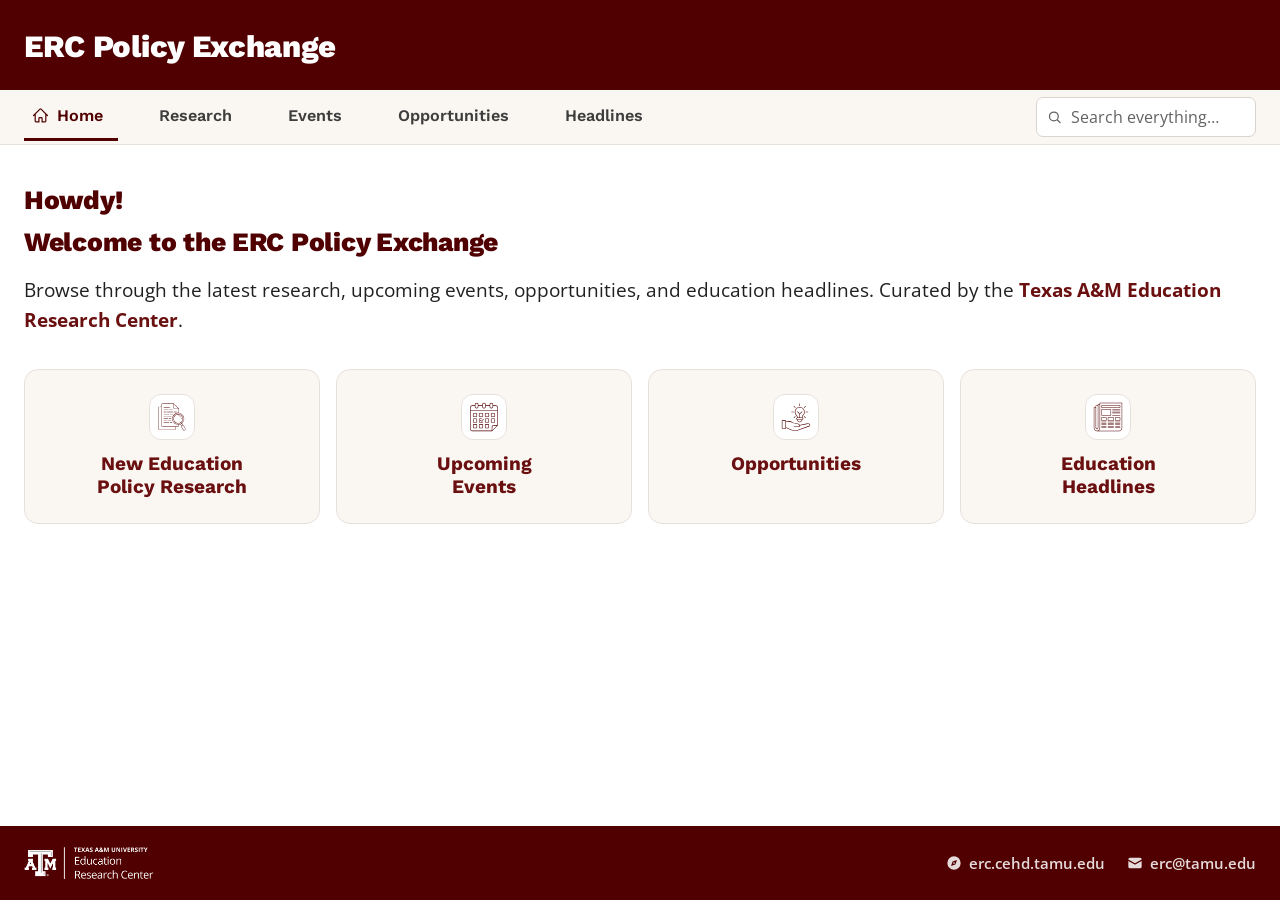
==== index.html @ 36272dc0 "Landing headline: 'Howdy!' on its own line, then the welcome Co-Authored-By: Claude Fable 5 <noreply" ====
<!DOCTYPE html>
<html lang="en">
<head>
  <meta charset="UTF-8" />
  <meta name="viewport" content="width=device-width, initial-scale=1.0" />
  <title>ERC Policy Exchange</title>
  <meta
    name="description"
    content="Education Research Center — Policy Exchange: a filterable, spreadsheet-driven feed of education opportunities, new policy research, headlines, and upcoming events."
  />
  <link rel="preconnect" href="https://fonts.googleapis.com" />
  <link rel="preconnect" href="https://fonts.gstatic.com" crossorigin />
  <link
    href="https://fonts.googleapis.com/css2?family=Open+Sans:wght@400;600;700&family=Work+Sans:wght@600;700;800&display=swap"
    rel="stylesheet"
  />
  <!-- ?v= busts stale browser/Pages caches — bump when shipping big changes. -->
  <link rel="stylesheet" href="css/styles.css?v=39" />
</head>
<body>
  <a class="skip-link" href="#main">Skip to content</a>

  <!-- Masthead: just the title (doubles as a Home link). The logo + contact
       links live in the footer now. -->
  <header class="site-header">
    <div class="site-header__inner">
      <h1 class="site-header__title">
        <a href="?" aria-label="ERC Policy Exchange — home">ERC Policy Exchange</a>
      </h1>
    </div>
  </header>

  <!-- Top strip: on the landing it holds just the global search; inside a
       section it also carries Home + the section links (built by app.js). -->
  <nav class="topnav" aria-label="Sections">
    <div class="topnav__in">
      <button type="button" class="topnav__menu-btn" id="menu-btn" aria-expanded="false" aria-controls="topnav">
        <svg viewBox="0 0 24 24" fill="none" stroke="currentColor" stroke-width="2" stroke-linecap="round" aria-hidden="true"><path d="M4 6h16M4 12h16M4 18h16"/></svg>
        Menu
      </button>
      <div id="topnav" class="topnav__links"></div>
      <div class="topnav__search">
        <svg viewBox="0 0 24 24" fill="none" stroke="currentColor" stroke-width="2" stroke-linecap="round" stroke-linejoin="round" aria-hidden="true"><circle cx="11" cy="11" r="7"/><path d="m21 21-4.3-4.3"/></svg>
        <input
          type="search"
          id="global-search"
          placeholder="Search everything…"
          aria-label="Search all sections"
          autocomplete="off"
        />
      </div>
    </div>
  </nav>

  <main id="main">
    <!-- Landing page (home view): intro + section cards. -->
    <section class="landing" id="landing" aria-label="Welcome" hidden>
      <div class="intro">
        <h2 class="intro__title">Howdy!<br />Welcome to the ERC Policy Exchange</h2>
        <p class="intro__text">
          Browse through the latest research, upcoming events, opportunities,
          and education headlines. Curated by the
          <a href="https://erc.cehd.tamu.edu/" target="_blank" rel="noopener"><strong>Texas A&amp;M Education Research Center</strong></a>.
        </p>
      </div>
      <div class="cards cards--4" id="landing-cards"></div>
    </section>

    <!-- Section view: title + blurb, filter toolbar, feed, then the count. -->
    <div class="results" id="section" hidden>
      <div class="section-head" id="section-head" hidden></div>
      <div class="opp-toolbar" id="opp-toolbar" hidden></div>
      <div class="news-list" id="news-list"></div>
      <div class="results__meta">
        <p class="results__count" id="news-count" aria-live="polite" role="status"></p>
        <p class="results__updated" id="news-updated"></p>
      </div>
    </div>
  </main>

  <!-- Footer: the contact home (logo + website + email) on every screen size;
       the mobile masthead stays clean because these live here. -->
  <footer class="site-footer">
    <div class="site-footer__inner">
      <img
        class="site-footer__logo"
        src="assets/ERC_Horizontal_WhiteText_narrow.png"
        alt="Education Research Center, Texas A&amp;M University"
      />
      <div class="site-footer__links">
        <a class="site-footer__link" href="https://erc.cehd.tamu.edu/" target="_blank" rel="noopener">
          <svg class="site-footer__icon" viewBox="0 0 24 24" fill="currentColor" aria-hidden="true" focusable="false">
            <path d="M12 2a10 10 0 1 0 0 20 10 10 0 0 0 0-20zm4.5 5.5-2.4 6.6-6.6 2.4 2.4-6.6 6.6-2.4zM12 10.7a1.3 1.3 0 1 0 0 2.6 1.3 1.3 0 0 0 0-2.6z" />
          </svg>
          <span>erc.cehd.tamu.edu</span>
        </a>
        <a class="site-footer__link" href="mailto:erc@tamu.edu">
          <svg class="site-footer__icon" viewBox="0 0 24 24" fill="currentColor" aria-hidden="true" focusable="false">
            <path d="M2 6.5A2.5 2.5 0 0 1 4.5 4h15A2.5 2.5 0 0 1 22 6.5v.3l-10 5.7L2 6.8v-.3z" />
            <path d="M22 8.9V17.5A2.5 2.5 0 0 1 19.5 20h-15A2.5 2.5 0 0 1 2 17.5V8.9l9.5 5.4a1 1 0 0 0 1 0L22 8.9z" />
          </svg>
          <span>erc@tamu.edu</span>
        </a>
      </div>
    </div>
  </footer>

  <script src="js/csv.js?v=2"></script>
  <script src="js/app.js?v=41"></script>
</body>
</html>
---- css/styles.css ----
/* ============================================================
 * styles.css — ERC Policy Exchange
 * ============================================================
 * Texas A&M house style: maroon #500000 / #732f2f, Work Sans +
 * Open Sans, warm panels #faf7f3, cards radius 14px, expandable
 * detail with a maroon left border.
 * ============================================================ */

:root {
  --maroon: #500000;
  --maroon-soft: #732f2f;
  --maroon-700: #6b1010;
  --maroon-tint: #f2e8e8;

  /* Text greys = the A&M grayscale (Kate 2026-07-15): Gray 900 / 800 / 600 —
     darker than the old #333/#626262/#8a8a8a so nothing reads washed out. */
  --ink: #202020;
  --body: #202020;
  --muted: #3e3e3e;
  --faint: #626262;

  /* Category pill palette (Kate's, from her Adobe set): ink = text/icon,
     line = the pill's hairline border (a mid-tone of the same hue). */
  --cat0-ink: #1b3a5c; --cat0-line: #8fb3d4; /* navy   */
  --cat1-ink: #8f6e14; --cat1-line: #cbb35c; /* gold   */
  --cat2-ink: #275d5d; --cat2-line: #6fb5a2; /* teal   */
  --cat3-ink: #46426e; --cat3-line: #a9a5c9; /* purple */
  --cat4-ink: #b5511f; --cat4-line: #e0a173; /* orange */

  --line: #d9d4d0;
  --line-soft: #e7e1dc;
  --bg: #ffffff;
  --warm: #f4f0ec;
  --panel: #faf7f3;
  --card: #ffffff;

  --radius: 14px;
  --shadow: 0 1px 2px rgba(0, 0, 0, 0.04), 0 6px 18px rgba(80, 0, 0, 0.05);
  --shadow-hover: 0 2px 6px rgba(0, 0, 0, 0.06), 0 10px 28px rgba(80, 0, 0, 0.09);

  --head: "Work Sans", "Segoe UI", Roboto, Helvetica, Arial, sans-serif;
  --sans: "Open Sans", -apple-system, BlinkMacSystemFont, "Segoe UI", Roboto,
    Helvetica, Arial, sans-serif;

  --maxw: 1320px;
}

/* ---------- Base ---------- */
* {
  box-sizing: border-box;
}
/* One rule makes the hidden attribute reliable everywhere, even where a
   display value is set elsewhere. */
[hidden] {
  display: none !important;
}
html {
  scroll-behavior: smooth;
}
/* Root type scale: 110.3% of the 16px default puts the pill text (0.68rem)
   at 12px exactly; every rem-based font scales with it (Kate, 2026-07-15). */
html {
  font-size: 110.3%;
}
body {
  margin: 0;
  font-family: var(--sans);
  color: var(--body);
  background: var(--bg);
  line-height: 1.6;
  font-size: 1rem;
  -webkit-font-smoothing: antialiased;
  display: flex;
  flex-direction: column;
  min-height: 100vh;
}
h1, h2, h3 {
  font-family: var(--head);
}
a {
  color: var(--maroon-700);
  text-decoration: none;
}
a:hover {
  text-decoration: underline;
}
:focus-visible {
  outline: 3px solid var(--maroon);
  outline-offset: 2px;
  border-radius: 4px;
}
.skip-link {
  position: absolute;
  left: -999px;
  top: 0;
  background: var(--maroon);
  color: #fff;
  padding: 10px 16px;
  z-index: 100;
  border-radius: 0 0 6px 0;
}
.skip-link:focus {
  left: 0;
}
.sr-only {
  position: absolute;
  width: 1px;
  height: 1px;
  padding: 0;
  margin: -1px;
  overflow: hidden;
  clip: rect(0, 0, 0, 0);
  white-space: nowrap;
  border: 0;
}

/* ---------- Header ---------- */
.site-header {
  background: var(--maroon);
  color: #fff;
}
.site-header__inner {
  max-width: var(--maxw);
  margin: 0 auto;
  padding: 22px 24px 18px;
}
.site-header__title {
  font-size: 31px;
  font-weight: 800;
  margin: 0;
  letter-spacing: -0.01em;
}
.site-header__title a {
  color: #fff;
  text-decoration: none;
}
.site-header__title a:hover {
  text-decoration: none;
  opacity: 0.9;
}

/* ---------- Top strip ----------
   Light grey (not the dusty maroon) — dark links, maroon active underline. */
.topnav {
  background: var(--panel);
  border-bottom: 1px solid var(--line-soft);
}
.topnav__in {
  max-width: var(--maxw);
  margin: 0 auto;
  padding: 0 24px;
  display: flex;
  align-items: center;
  gap: 3px;
  flex-wrap: wrap;
}
.topnav__links {
  display: flex;
  align-items: center;
  gap: 26px; /* roomier — the links breathe across the strip */
  flex-wrap: wrap;
}
.topnav__search {
  margin-left: auto;
  position: relative;
  padding: 7px 0;
}
.topnav__search svg {
  position: absolute;
  left: 11px;
  top: 50%;
  transform: translateY(-50%);
  width: 15px;
  height: 15px;
  color: var(--faint);
  pointer-events: none;
}
.topnav__search input {
  font-family: var(--sans);
  font-size: 0.88rem;
  padding: 8px 12px 8px 34px;
  border: 1px solid var(--line);
  border-radius: 7px;
  width: 220px;
  background: #fff;
  color: var(--ink);
  transition: border-color 0.15s ease, width 0.15s ease;
}
.topnav__search input::placeholder {
  color: var(--faint);
}
.topnav__search input:focus {
  outline: none;
  border-color: var(--maroon);
  box-shadow: 0 0 0 3px rgba(80, 0, 0, 0.1);
  width: 260px;
}
.topnav__link {
  appearance: none;
  border: 0;
  background: transparent;
  cursor: pointer;
  font-family: var(--head);
  font-weight: 600;
  font-size: 0.92rem;
  color: var(--muted);
  padding: 13px 15px;
  display: inline-flex;
  align-items: center;
  gap: 8px;
  border-bottom: 3px solid transparent;
}
.topnav__link:hover {
  color: var(--maroon);
  background: rgba(80, 0, 0, 0.05);
}
.topnav__link.is-active {
  color: var(--maroon);
  border-bottom-color: var(--maroon);
}
/* Mobile-only hamburger — invisible at desktop widths. */
.topnav__menu-btn {
  display: none;
}
.topnav__home {
  padding-left: 8px;
}
.topnav__icon {
  display: inline-flex;
}
.topnav__icon svg {
  width: 17px;
  height: 17px;
}

/* ---------- Landing page ---------- */
.intro {
  margin: 4px 0 34px;
}
/* Same size as the section titles (.section-head__title) so Home and the
   tabs share one heading scale. */
.intro__title {
  font-family: var(--head);
  font-size: 1.5rem;
  font-weight: 800;
  color: var(--maroon);
  margin: 0 0 12px;
  letter-spacing: -0.01em;
}
.intro__text {
  font-size: 1.05rem;
  color: var(--body);
  margin: 0;
}
.cards {
  display: grid;
  gap: 16px;
}
.cards--4 {
  grid-template-columns: repeat(4, 1fr);
}
/* Style H (Kate's pick): flat warm card, round white icon chip. */
.lcard {
  appearance: none;
  cursor: pointer;
  font-family: inherit;
  border: 1px solid var(--line-soft);
  border-radius: 14px;
  background: var(--panel);
  padding: 24px 16px;
  display: flex;
  flex-direction: column;
  align-items: center;
  text-align: center;
  gap: 12px;
  transition: background 0.15s ease, border-color 0.15s ease;
}
.lcard:hover {
  background: var(--card);
  border-color: var(--maroon);
}
.lcard__icon {
  width: 46px;
  height: 46px;
  border-radius: 12px;
  background: var(--card);
  border: 1px solid var(--line-soft);
  color: var(--maroon);
  display: flex;
  align-items: center;
  justify-content: center;
}
/* The glyph = one of Kate's SVGs masked over the maroon, same trick as the
   pill icons. */
.lcard__glyph {
  display: block;
  width: 30px;
  height: 30px;
}
.lcard__title {
  font-family: var(--head);
  font-size: 1.08rem;
  font-weight: 700;
  color: var(--maroon-700);
  line-height: 1.25;
}
@media (max-width: 900px) {
  .cards--4 {
    grid-template-columns: repeat(2, 1fr);
  }
}
@media (max-width: 520px) {
  .cards--4 {
    grid-template-columns: 1fr;
  }
}

/* ---------- Layout ---------- */
main {
  flex: 1 0 auto; /* short pages still push the footer to the viewport bottom */
  /* width:100% is load-bearing: body is a flex column (for the sticky
     footer), so without it `margin:0 auto` reads as a flex auto-margin and
     `main` shrink-wraps to each tab's content — making the table width jump
     between tabs. Forcing full width keeps every tab's frame identical. */
  width: 100%;
  max-width: var(--maxw);
  margin: 0 auto;
  padding: 30px 24px 80px;
}
.rail__group + .rail__group {
  margin-top: 20px;
}
.rail__label {
  display: block;
  font-size: 0.72rem;
  text-transform: uppercase;
  letter-spacing: 0.11em;
  font-weight: 700;
  color: var(--muted);
  margin: 0 0 10px;
}
.rail__reset {
  margin-top: 20px;
  appearance: none;
  border: 1px solid var(--line);
  background: #fff;
  font-family: inherit;
  font-size: 0.82rem;
  color: var(--muted);
  padding: 8px 12px;
  border-radius: 8px;
  cursor: pointer;
  width: 100%;
}
.rail__reset:hover {
  border-color: var(--maroon);
  color: var(--maroon);
}

/* ---------- Results meta ---------- */
.results__meta {
  display: flex;
  align-items: baseline;
  justify-content: space-between;
  gap: 12px;
  margin: 14px 0 0; /* sits below the table */
  flex-wrap: wrap;
}
.results__count {
  font-size: 0.88rem;
  color: var(--muted);
}
.results__count strong {
  color: var(--ink);
}
.results__updated {
  font-size: 0.8rem;
  color: var(--faint);
  margin: 0;
}
.news-tab__icon {
  display: inline-flex;
  align-items: center;
  flex-shrink: 0;
}
.news-tab__icon svg {
  width: 18px;
  height: 18px;
}
/* ---------- Card-tab button toolbar (category views + sort) ----------
   Sticky: the filters stay pinned while the list scrolls, and the table
   header (.feed__head) docks directly beneath them (offset measured into
   --toolbar-h by app.js, since the toolbar can wrap to two rows). */
.opp-toolbar {
  position: sticky;
  top: 0;
  z-index: 3;
  background: var(--bg);
  /* One line on every tab: SHOW pinned left, SORT justified to the table's
     right edge. */
  display: flex;
  flex-wrap: wrap;
  justify-content: space-between;
  align-items: center;
  gap: 10px 26px;
  margin: 0;
  padding: 10px 0 14px;
}
.tgroup {
  display: flex;
  flex-wrap: wrap;
  align-items: center;
  gap: 8px;
}
/* The SHOW/SORT labels sit inline, just ahead of their options. */
.tgroup__label {
  font-family: var(--head);
  font-size: 0.68rem;
  font-weight: 700;
  text-transform: uppercase;
  letter-spacing: 0.08em;
  color: var(--faint);
  margin-right: 2px;
}
.tbtn {
  appearance: none;
  font-family: inherit;
  font-size: 0.85rem;
  font-weight: 600;
  color: var(--muted);
  background: #fff;
  border: 1px solid var(--line);
  border-radius: 999px; /* pill */
  padding: 5px 16px;
  cursor: pointer;
  white-space: nowrap;
}
.tbtn:hover {
  border-color: var(--maroon);
  color: var(--maroon);
}
/* Selected view = soft light-grey pill (not maroon), dark text. */
.tbtn.is-active {
  background: #e8e7e6;
  border-color: #d8d6d4;
  color: var(--ink);
}
/* Sort options: plain text actions (no box), active one emphasised. */
.tsort {
  appearance: none;
  border: 0;
  background: none;
  font-family: inherit;
  font-size: 0.85rem;
  font-weight: 600;
  color: var(--muted);
  padding: 4px 2px;
  cursor: pointer;
}
.tsort:hover {
  color: var(--maroon);
  text-decoration: underline;
}
.tsort.is-active {
  color: var(--maroon);
  font-weight: 700;
}
.tsort-sep {
  color: var(--faint);
  margin: 0 5px;
}
/* Section head: the tab's full title + a one-line description, above the
   Quick Search toolbar. */
.section-head {
  margin: 6px 0 16px;
}
.section-head__title {
  font-family: var(--head);
  font-size: 1.5rem;
  font-weight: 800;
  color: var(--maroon);
  margin: 0 0 4px;
}
.section-head__desc {
  color: var(--muted);
  font-size: 0.95rem;
  margin: 0;
}

/* Quiet "Clear" text action beside the Quick Search pills — dimmed until a
   category filter is actually on. */
.tclear {
  appearance: none;
  border: 0;
  background: none;
  font-family: inherit;
  font-size: 0.8rem;
  font-weight: 600;
  color: var(--faint);
  padding: 4px 2px;
  margin-left: 6px;
  cursor: pointer;
}
.tclear:hover {
  color: var(--maroon);
  text-decoration: underline;
}
.tclear:disabled {
  opacity: 0.35;
  cursor: default;
  text-decoration: none;
  pointer-events: none;
}
/* col-title takes the remaining space. */
.feed-table thead th {
  background: var(--maroon);
  color: #fff;
  font-family: var(--head);
  font-size: 0.72rem;
  text-transform: uppercase;
  letter-spacing: 0.06em;
  text-align: left;
  padding: 12px 16px;
  white-space: nowrap;
}
/* "Abstract" label above an expanded research summary. */
.feed-detail__label {
  margin: 0 0 6px;
  font-family: var(--head);
  font-size: 0.72rem;
  font-weight: 700;
  text-transform: uppercase;
  letter-spacing: 0.08em;
  color: var(--muted);
}
.feed-detail__blurb {
  margin: 0 0 14px;
  font-size: 0.92rem;
  color: var(--body);
}
.feed-link {
  display: inline-flex;
  align-items: center;
  gap: 6px;
  border: 1px solid var(--maroon);
  color: var(--maroon);
  font-weight: 600;
  font-size: 0.84rem;
  padding: 7px 13px;
  border-radius: 8px;
}
.feed-link:hover {
  background: var(--maroon);
  color: #fff;
  text-decoration: none;
}
/* Title links straight to the source (primary action). */
.feed-title-link {
  color: var(--maroon-700);
  font-weight: 600;
  text-decoration: none;
}
.feed-title-link:hover {
  text-decoration: underline;
}
/* Caret button = expand/collapse the summary. */
.feed-expand {
  appearance: none;
  border: 0;
  background: transparent;
  cursor: pointer;
  padding: 4px;
  border-radius: 6px;
  display: inline-flex;
  color: var(--maroon);
}
.feed-expand:hover {
  background: rgba(80, 0, 0, 0.07);
}
.chevron {
  flex-shrink: 0;
  width: 20px;
  height: 20px;
  color: var(--maroon);
  transition: transform 0.2s ease;
}
[aria-expanded="true"] .chevron {
  transform: rotate(180deg);
}

/* ---------- Feed (framed two-row table — Opportunities) ----------
   Each item is a 2×2 grid: title / deadline on the top row, source / pill on
   the bottom row. Left column flexes; right column is fixed so the deadline and
   pill line up into a column down the page. */
.feed--opp {
  border: 1px solid var(--line);
  border-radius: 8px;
  background: var(--card);
  box-shadow: var(--shadow);
  overflow: hidden; /* clips rows to the rounded frame (no sticky header now) */
}
/* Header bar — only the global-search view still uses one, in the light
   variant below. Section feeds dropped it (title + pills carry the context). */
.feed__head {
  display: flex;
  justify-content: space-between;
  font-family: var(--head);
  font-size: 0.7rem;
  font-weight: 700;
  text-transform: uppercase;
  letter-spacing: 0.07em;
  padding: 11px 18px;
}
.feed__head--light {
  background: var(--panel);
  color: var(--faint);
  border-bottom: 1px solid var(--line);
}
.feed__head-r {
  text-align: right;
}
.feed__list {
  list-style: none;
  margin: 0;
  padding: 0;
}
.feed-item + .feed-item {
  border-top: 1px solid var(--line-soft);
}
.feed-item__row {
  display: flex;
  align-items: flex-start;
  gap: 18px;
  padding: 14px 18px;
  cursor: pointer;
}
.feed-item:not([data-expanded="true"]):hover {
  background: var(--panel); /* same warm tan a clicked-open row gets */
}
/* Open items: the clicked ROW holds the warm tan (with a hairline under it);
   the abstract/details below stay clean white. */
.feed-item[data-expanded="true"] > .feed-item__row {
  background: var(--panel);
  border-bottom: 1px solid var(--line-soft);
}
/* Left column: title over a quiet metadata line (category · source). */
.feed-item__body {
  flex: 1 1 auto;
  min-width: 0;
}
.feed-item__title {
  margin-bottom: 5px;
}
.feed-item__meta {
  font-size: 0.86rem;
}
/* Category pill rides on its own line BELOW the meta line (.tag supplies the
   pill look; this just sets the spacing). */
/* Pill = an eyebrow above the title (D3): its own quiet line, so categories
   form a clean left-aligned scan column down the feed. */
.feed-item__cat {
  margin-bottom: 6px;
}
/* Small icon inside the pill (feed rows only). The SVG file (mask-image, set
   inline from app.js so the URL resolves against the page, not this file) is
   used as a mask over currentColor, so any icon dropped in assets/icons/
   renders in the pill's own colour. */
.tag__icon {
  display: inline-block;
  width: 14px;
  height: 14px;
  vertical-align: -3px;
  margin-right: 5px;
}
/* Both masked-icon spans paint their SVG (set inline as mask-image) with
   currentColor — one shared mechanism. */
.tag__icon,
.lcard__glyph {
  background-color: currentColor;
  -webkit-mask-repeat: no-repeat;
  -webkit-mask-position: center;
  -webkit-mask-size: contain;
  mask-repeat: no-repeat;
  mask-position: center;
  mask-size: contain;
}
/* Search results still tag rows inline with coloured text; typography matches
   .feed-source so the meta line reads as one piece. */
.feed-cat {
  font-size: 0.88rem;
  font-weight: 600;
}
.feed-meta-sep {
  color: var(--faint);
  margin: 0 8px;
}
/* Research line 2: the authors — the scan-key, so darker than the meta line. */
.feed-item__authors {
  color: var(--body);
  font-size: 0.88rem;
  margin-bottom: 4px;
}
/* Long author lists un-truncate in place: collapsed shows "…et al.", expanded
   swaps in the full list on the same line — no jumping. */
.feed-item__authors .authors-full {
  display: none;
}
.feed-item[data-expanded="true"] .authors-short {
  display: none;
}
.feed-item[data-expanded="true"] .authors-full {
  display: inline;
}
/* Research line 3: posted date, quiet at the end of the meta line. */
.feed-meta-date {
  color: var(--faint);
  font-size: 0.85rem;
  font-variant-numeric: tabular-nums;
}
/* Right column: deadline beside the caret, top-aligned with the title. */
/* Right column: FIXED width so the title/date boundary is identical on every
   tab (Kate's hard rule — columns must never jump between tabs). Content is
   right-aligned; --due-drop pushes it down past the eyebrow pill so the date
   lines up with the TITLE, not the pill. */
.feed-cell--due {
  flex: 0 0 var(--due-col, 152px);
  display: flex;
  align-items: center;
  justify-content: flex-end;
  gap: 8px;
  white-space: nowrap;
  margin-top: var(--due-drop, 36px);
}
/* Title links straight to the source (primary action). */
.feed-item .feed-title-link {
  font-family: var(--head);
  font-weight: 700;
  font-size: 1rem;
  line-height: 1.35;
  color: var(--maroon-700);
  text-decoration: none;
}
.feed-item .feed-title-link:hover {
  text-decoration: underline;
}
.feed-source {
  color: var(--muted);
  font-size: 0.88rem;
  font-weight: 600;
}
/* Medium type (icon + "Article"/"Radio"/…) riding after the source name. */
.feed-medium-type {
  color: var(--faint);
  font-size: 0.85rem;
}
.feed-medium {
  display: inline-flex;
  vertical-align: -3px;
  margin-right: 5px;
}
.feed-medium svg {
  width: 15px;
  height: 15px;
}
.feed-deadline {
  color: var(--muted);
  font-size: 0.82rem;
  font-weight: 600;
  font-variant-numeric: tabular-nums;
  white-space: nowrap;
}
/* Firm deadline closing within two weeks — nudge it in maroon. */
.feed-deadline--soon {
  color: var(--maroon);
}
.feed-item__detail {
  /* Indented under the tan row — the abstract reads as nested content. */
  padding: 14px 18px 18px 42px;
}
/* Facts panel beside the summary (two columns on wider screens) — Events
   (Date/Time/Location/Register) and Opportunities (Deadline/Topic/Apply). */
.feed-item__detail--cols {
  display: grid;
  grid-template-columns: minmax(160px, 220px) 1fr;
  gap: 26px;
  align-items: start;
}
.feed-facts {
  margin: 0;
  display: grid;
  gap: 12px;
  padding: 14px 16px;
  background: var(--panel);
  border: 1px solid var(--line-soft);
  border-radius: 10px;
}
.feed-fact {
  display: grid;
  gap: 1px;
}
.feed-fact__label {
  font-family: var(--head);
  font-size: 0.68rem;
  font-weight: 700;
  text-transform: uppercase;
  letter-spacing: 0.07em;
  color: var(--maroon);
}
.feed-fact__value {
  margin: 0;
  font-size: 0.9rem;
  color: var(--body);
  font-weight: 600;
}
/* Link-only rows (Headlines): the row itself opens the source, so the right
   edge shows a small ↗ instead of an expand caret. */
.feed-goto {
  color: var(--maroon);
  font-weight: 700;
  font-size: 0.95rem;
  line-height: 1;
}
/* Narrow screens: hide the column header; the flex row already stacks well. */
@media (max-width: 640px) {
  .feed__head {
    display: none;
  }
  /* The 42px nesting indent is too deep on a phone — pull the expanded
     detail back so the summary gets full width, and stack the two columns. */
  .feed-item__detail {
    padding-left: 18px;
  }
  .feed-item__detail--cols {
    grid-template-columns: 1fr;
    gap: 14px;
  }
}

/* ---------- Brief viewer ---------- */
/* One ERC Research Brief, embedded in place via Drive's /preview iframe. */
.brief__bar {
  display: flex;
  align-items: center;
  justify-content: space-between;
  gap: 16px;
  margin-bottom: 12px;
}
.brief__back {
  appearance: none;
  border: 0;
  background: transparent;
  cursor: pointer;
  font-family: var(--head);
  font-weight: 600;
  font-size: 0.9rem;
  color: var(--maroon-700);
  padding: 0;
}
.brief__back:hover {
  text-decoration: underline;
}
.brief__open {
  font-family: var(--head);
  font-weight: 600;
  font-size: 0.85rem;
  color: var(--faint);
}
/* The frame is bare — Drive's player brings its own chrome, so any border or
   panel of ours just adds a frame around a frame. */
.brief__frame {
  display: block;
  width: 100%;
  height: min(85vh, 1100px);
  border: 0;
  border-radius: 8px;
}

/* ---------- Type tags ---------- */
.tag {
  display: inline-block;
  font-size: 0.567rem; /* = 10px at the 110.3% root scale */
  font-weight: 700;
  text-transform: uppercase;
  letter-spacing: 0.07em;
  padding: 3px 9px;
  border-radius: 999px;
  border: 1px solid transparent;
  white-space: nowrap;
}
/* Sub-category pill palette (Kate's, 2026-07-15): SOLID Aggie maroon with
   white text is reserved for "ours/Texas" subtypes (ERC Events, ERC Research
   Brief, Texas — assigned in app.js), everything else cycles navy / gold /
   teal / purple / orange as coloured text on that hue's tint. Gold + orange
   text darkened a touch from Kate's swatches for small-text contrast; CVD +
   contrast validated. */
/* D3 style (Kate 2026-07-16): outlined pill, TRANSPARENT fill — text + icon
   in the category's dark tone, border a mid-tone of the same hue (maroon
   keeps a full-strength border since it IS the brand accent). */
.tag--maroon {
  background: transparent;
  color: var(--maroon);
  border-color: var(--maroon);
}
.tag--c0 { background: transparent; color: var(--cat0-ink); border-color: var(--cat0-line); }
.tag--c1 { background: transparent; color: var(--cat1-ink); border-color: var(--cat1-line); }
.tag--c2 { background: transparent; color: var(--cat2-ink); border-color: var(--cat2-line); }
.tag--c3 { background: transparent; color: var(--cat3-ink); border-color: var(--cat3-line); }
.tag--c4 { background: transparent; color: var(--cat4-ink); border-color: var(--cat4-line); }

/* Category text colours (search-result rows) — same hues as the pills, text only. */

/* ---------- Empty / error state ---------- */
.state {
  background: var(--card);
  border: 1px dashed var(--line);
  border-radius: var(--radius);
  padding: 40px 28px;
  text-align: center;
  color: var(--muted);
}
.state strong {
  color: var(--ink);
  display: block;
  margin-bottom: 6px;
  font-size: 1.02rem;
}
.state code {
  background: var(--maroon-tint);
  padding: 2px 7px;
  border-radius: 4px;
  font-size: 0.88em;
  color: var(--maroon-700);
}
/* ---------- Footer ---------- */
.site-footer {
  background: var(--maroon);
  color: #fff;
  margin-top: 48px;
}
.site-footer__inner {
  max-width: var(--maxw);
  margin: 0 auto;
  padding: 20px 24px;
  display: flex;
  align-items: center;
  justify-content: space-between;
  gap: 14px 24px;
  flex-wrap: wrap;
}
.site-footer__logo {
  height: 34px;
  width: auto;
  display: block;
}
.site-footer__links {
  display: flex;
  align-items: center;
  gap: 22px;
  flex-wrap: wrap;
}
.site-footer__link {
  display: inline-flex;
  align-items: center;
  gap: 7px;
  color: rgba(255, 255, 255, 0.86);
  font-size: 0.86rem;
  font-weight: 600;
}
.site-footer__link:hover {
  color: #fff;
  text-decoration: none;
}
.site-footer__icon {
  width: 16px;
  height: 16px;
  flex-shrink: 0;
}

/* ---------- Responsive ---------- */
@media (max-width: 780px) {
  /* Masthead: smaller one-line title on mobile. */
  .site-header__inner {
    padding: 14px 24px;
  }
  .site-header__title {
    font-size: 23px;
    white-space: nowrap;
  }

  /* Nav strip becomes hamburger + search on one row; the links live in a
     tap-to-open panel below (closed on navigation by app.js). */
  .topnav__menu-btn {
    display: inline-flex;
    align-items: center;
    gap: 7px;
    order: 1;
    appearance: none;
    border: 0;
    background: transparent;
    cursor: pointer;
    font-family: var(--head);
    font-weight: 700;
    font-size: 0.92rem;
    color: var(--maroon);
    padding: 12px 4px;
  }
  .topnav__menu-btn svg {
    width: 20px;
    height: 20px;
  }
  .topnav__search {
    order: 2;
    flex: 1 1 auto;
    margin-left: 12px;
  }
  .topnav__search input,
  .topnav__search input:focus {
    width: 100%;
  }
  .topnav__links {
    order: 3;
    display: none;
    flex: 1 1 100%;
    flex-direction: column;
    align-items: stretch;
    gap: 0;
    padding: 2px 0 10px;
  }
  .topnav.is-open .topnav__links {
    display: flex;
  }
  .topnav__link {
    padding: 12px 10px;
    font-size: 1rem;
    border-bottom: 0;
    border-left: 3px solid transparent;
  }
  .topnav__link.is-active {
    border-left-color: var(--maroon);
    background: rgba(80, 0, 0, 0.04);
  }

  /* The toolbar un-sticks (it eats half a phone screen); the table header
     sticks to the very top instead. */
  .opp-toolbar {
    position: static;
  }
  .feed__head {
    top: 0;
  }

  /* Feed rows stack: full-width body, the date/deadline + caret line drops
     below the text instead of squeezing the title into a sliver. */
  .feed-item__row {
    flex-wrap: wrap;
    gap: 6px 18px;
  }
  .feed-item__body {
    flex: 1 1 100%;
  }
  /* Stacked: the due line sits below the text full-width, so drop the fixed
     column width, the right-drop, and left-align it. */
  .feed-cell--due {
    flex: 1 1 100%;
    justify-content: flex-start;
    margin-top: 0;
  }

  /* Landing cards: 4-across becomes 2-across. */
  .cards--4 {
    grid-template-columns: repeat(2, 1fr);
  }
}

@media (max-width: 440px) {
  .cards--4 {
    grid-template-columns: 1fr;
  }
}

@media (prefers-reduced-motion: reduce) {
  * {
    transition: none !important;
    scroll-behavior: auto !important;
  }
}
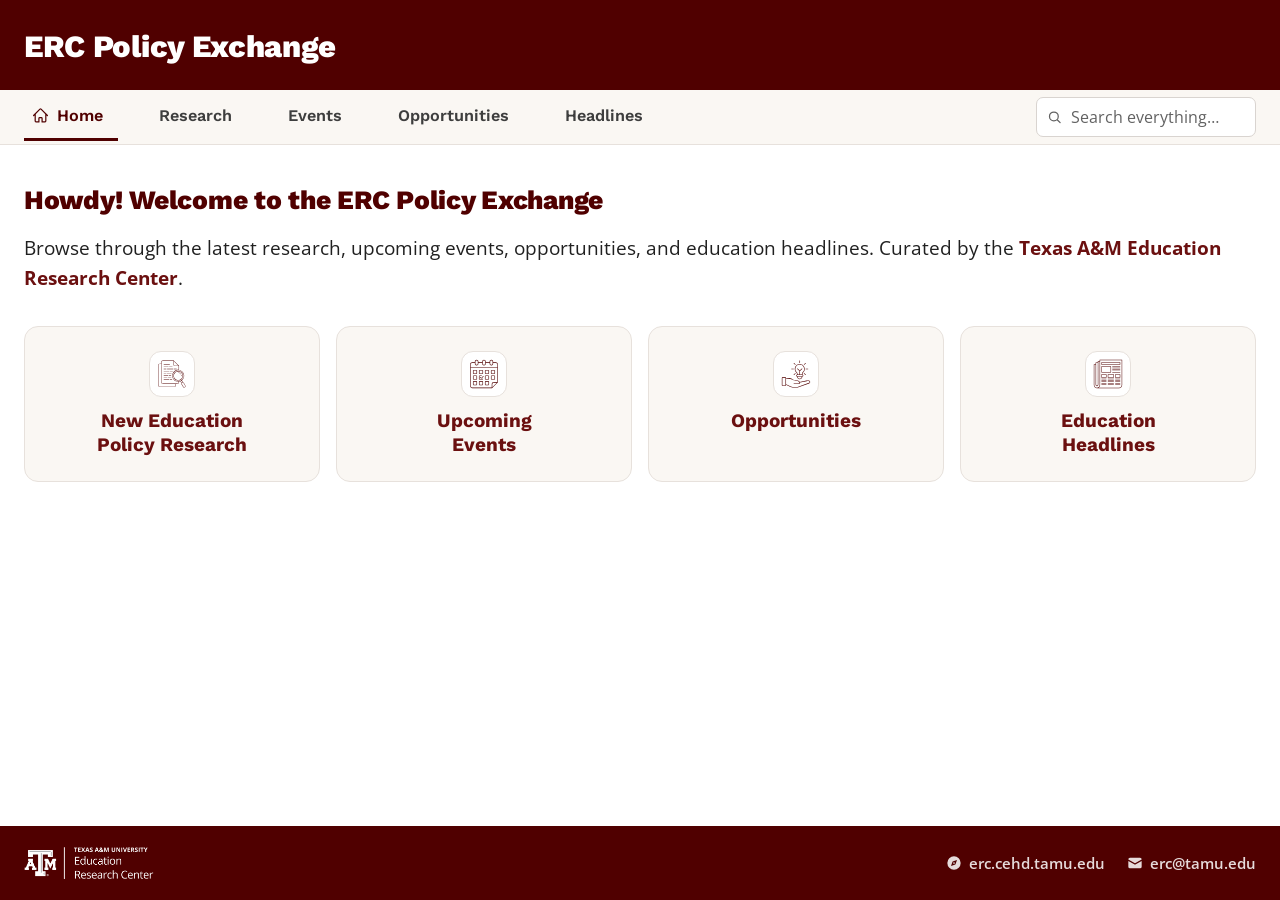
==== commit 85a2f6c4: "Landing headline back to one line Co-Authored-By: Claude Fable 5 <noreply@anthropic.com>" ====
--- a/index.html
+++ b/index.html
@@ -56,7 +56,7 @@
     <!-- Landing page (home view): intro + section cards. -->
     <section class="landing" id="landing" aria-label="Welcome" hidden>
       <div class="intro">
-        <h2 class="intro__title">Howdy!<br />Welcome to the ERC Policy Exchange</h2>
+        <h2 class="intro__title">Howdy! Welcome to the ERC Policy Exchange</h2>
         <p class="intro__text">
           Browse through the latest research, upcoming events, opportunities,
           and education headlines. Curated by the
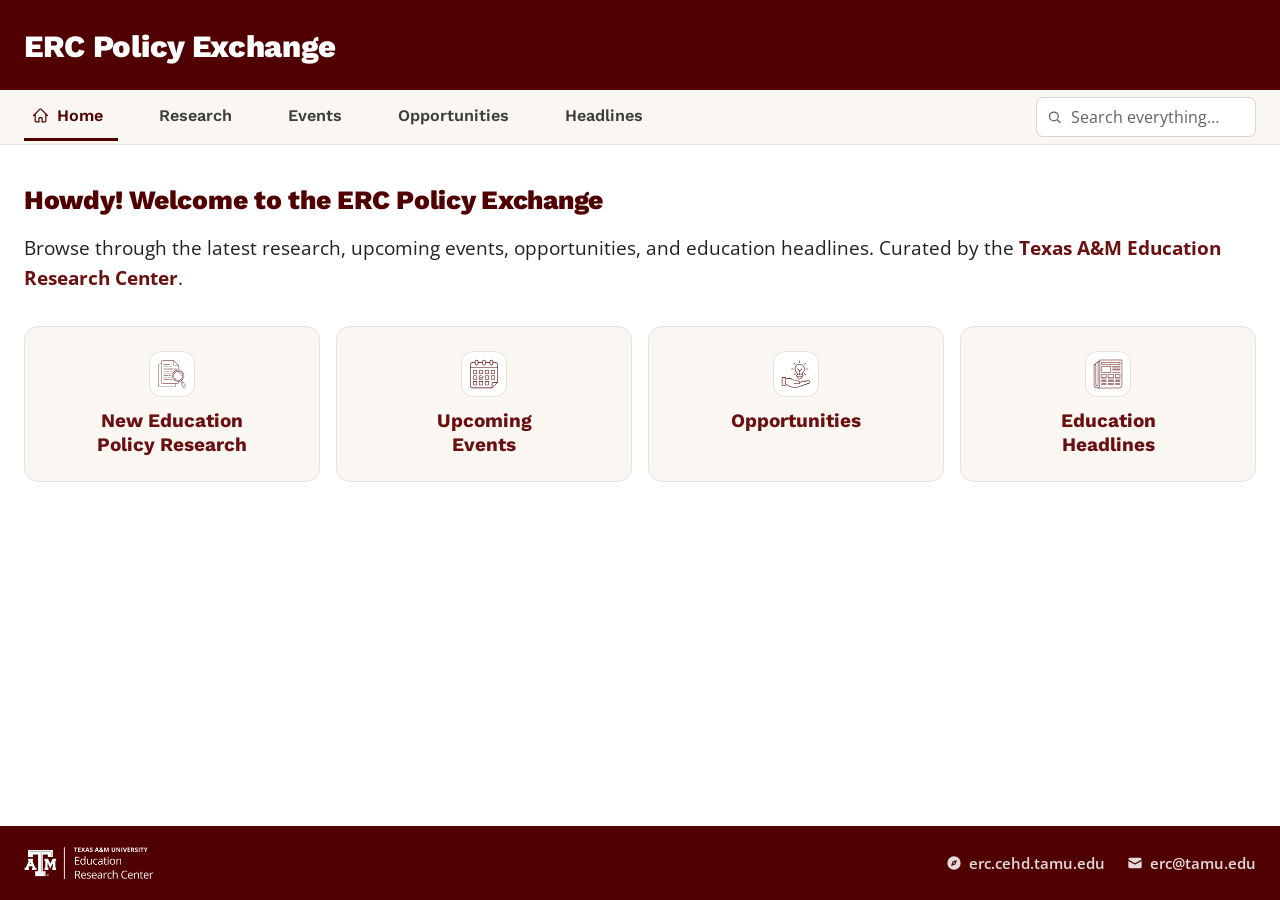
==== commit 6c0ec215: "Merge the July 14 upload into news.csv (81 rows) + graceful partial dates - 41 rows refreshed from K" ====
--- a/index.html
+++ b/index.html
@@ -106,6 +106,6 @@
   </footer>
 
   <script src="js/csv.js?v=2"></script>
-  <script src="js/app.js?v=41"></script>
+  <script src="js/app.js?v=43"></script>
 </body>
 </html>
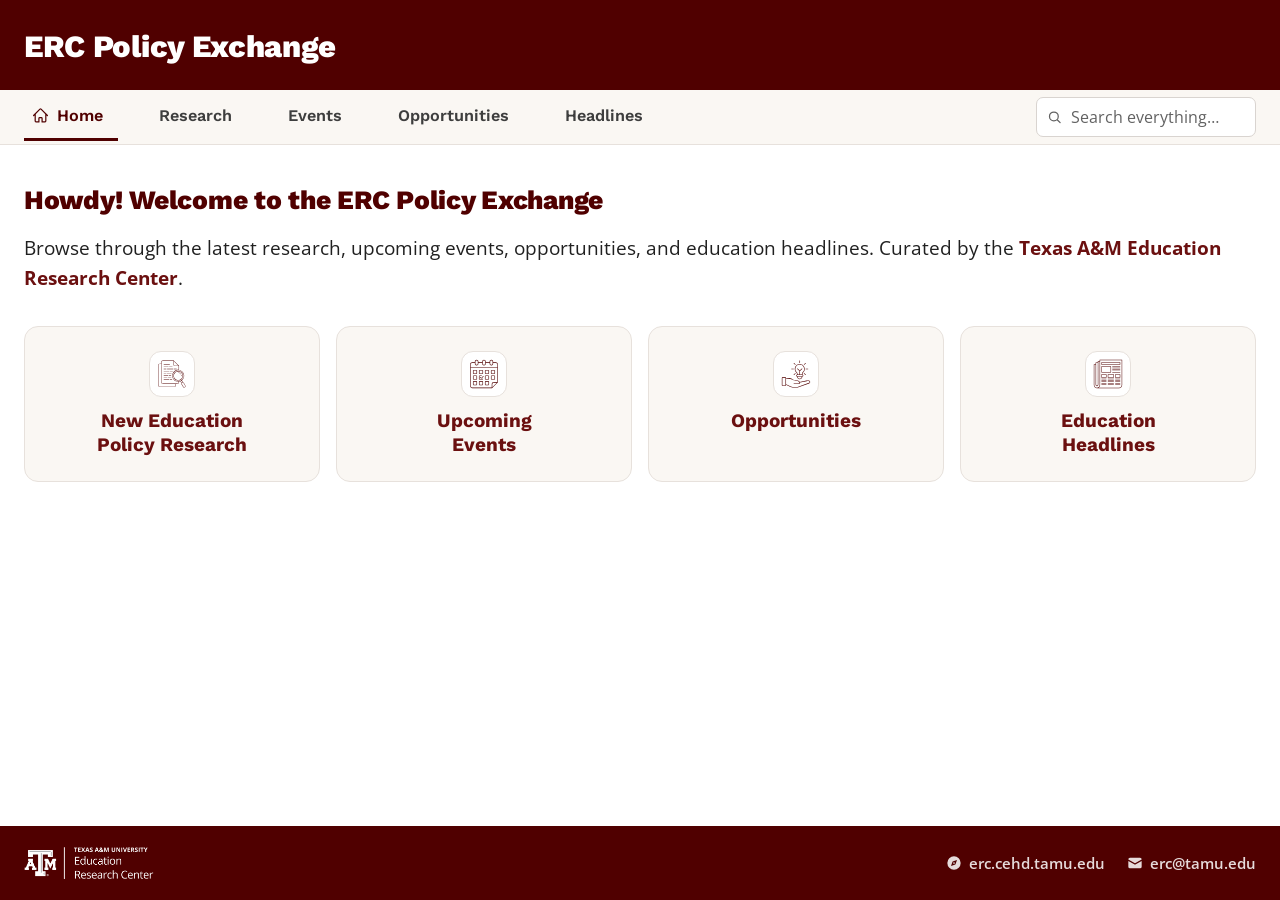
==== commit 8a80e48f: "Brief detail link routes to the in-app viewer (was bouncing to Drive) The expanded 'Read the full pa" ====
--- a/index.html
+++ b/index.html
@@ -106,6 +106,6 @@
   </footer>
 
   <script src="js/csv.js?v=2"></script>
-  <script src="js/app.js?v=43"></script>
+  <script src="js/app.js?v=44"></script>
 </body>
 </html>
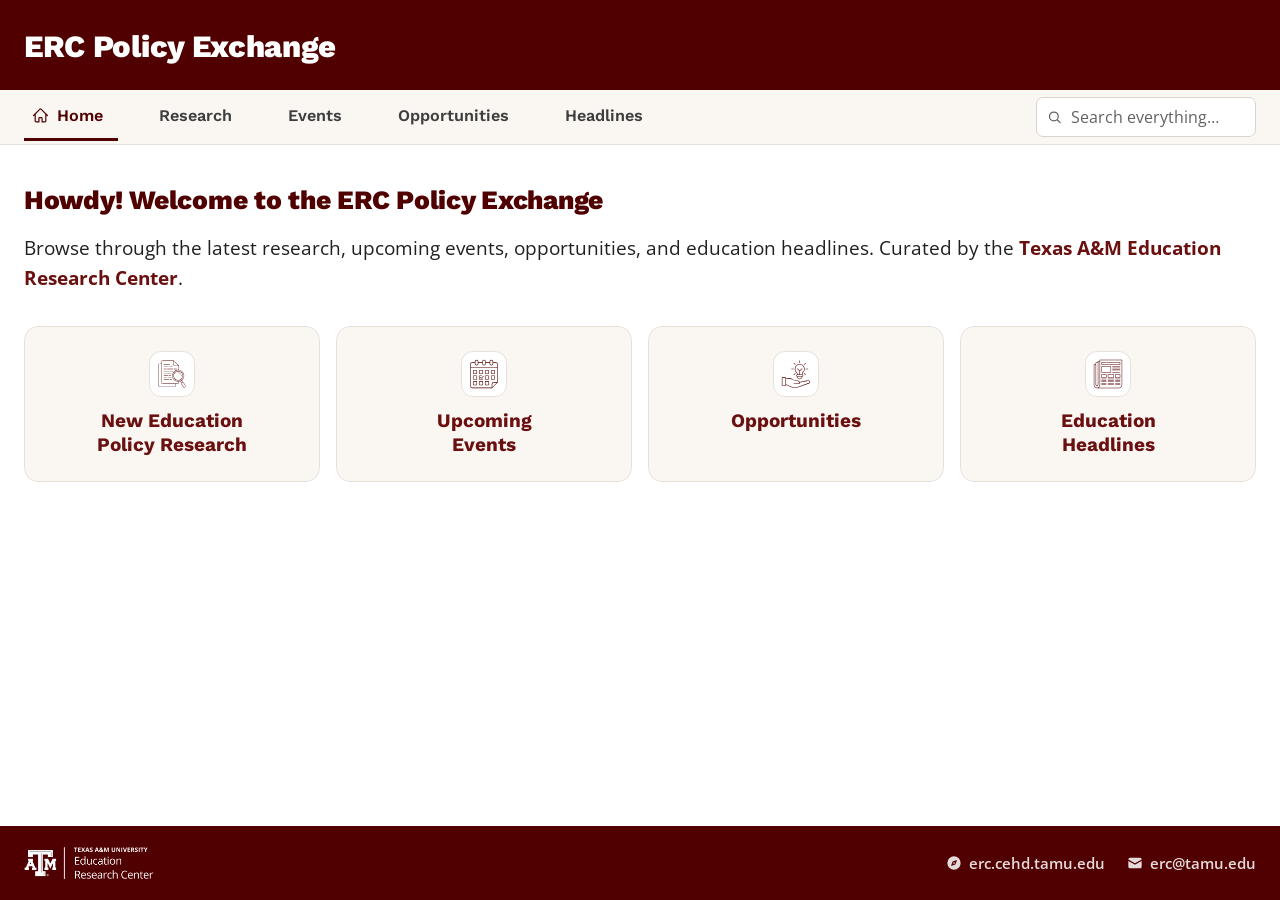
==== commit 0bebbde0: "Infographic button (opens in the in-app viewer) + date fixes - 'View infographic' button in the expa" ====
--- a/index.html
+++ b/index.html
@@ -15,7 +15,7 @@
     rel="stylesheet"
   />
   <!-- ?v= busts stale browser/Pages caches — bump when shipping big changes. -->
-  <link rel="stylesheet" href="css/styles.css?v=39" />
+  <link rel="stylesheet" href="css/styles.css?v=45" />
 </head>
 <body>
   <a class="skip-link" href="#main">Skip to content</a>
@@ -106,6 +106,6 @@
   </footer>
 
   <script src="js/csv.js?v=2"></script>
-  <script src="js/app.js?v=44"></script>
+  <script src="js/app.js?v=46"></script>
 </body>
 </html>
--- a/css/styles.css
+++ b/css/styles.css
@@ -537,6 +537,13 @@
   margin: 0 0 14px;
   font-size: 0.92rem;
   color: var(--body);
+}
+/* Row of action buttons in an expanded card (Read the full … + View infographic). */
+.feed-actions {
+  display: flex;
+  flex-wrap: wrap;
+  gap: 10px;
+  margin-top: 14px;
 }
 .feed-link {
   display: inline-flex;
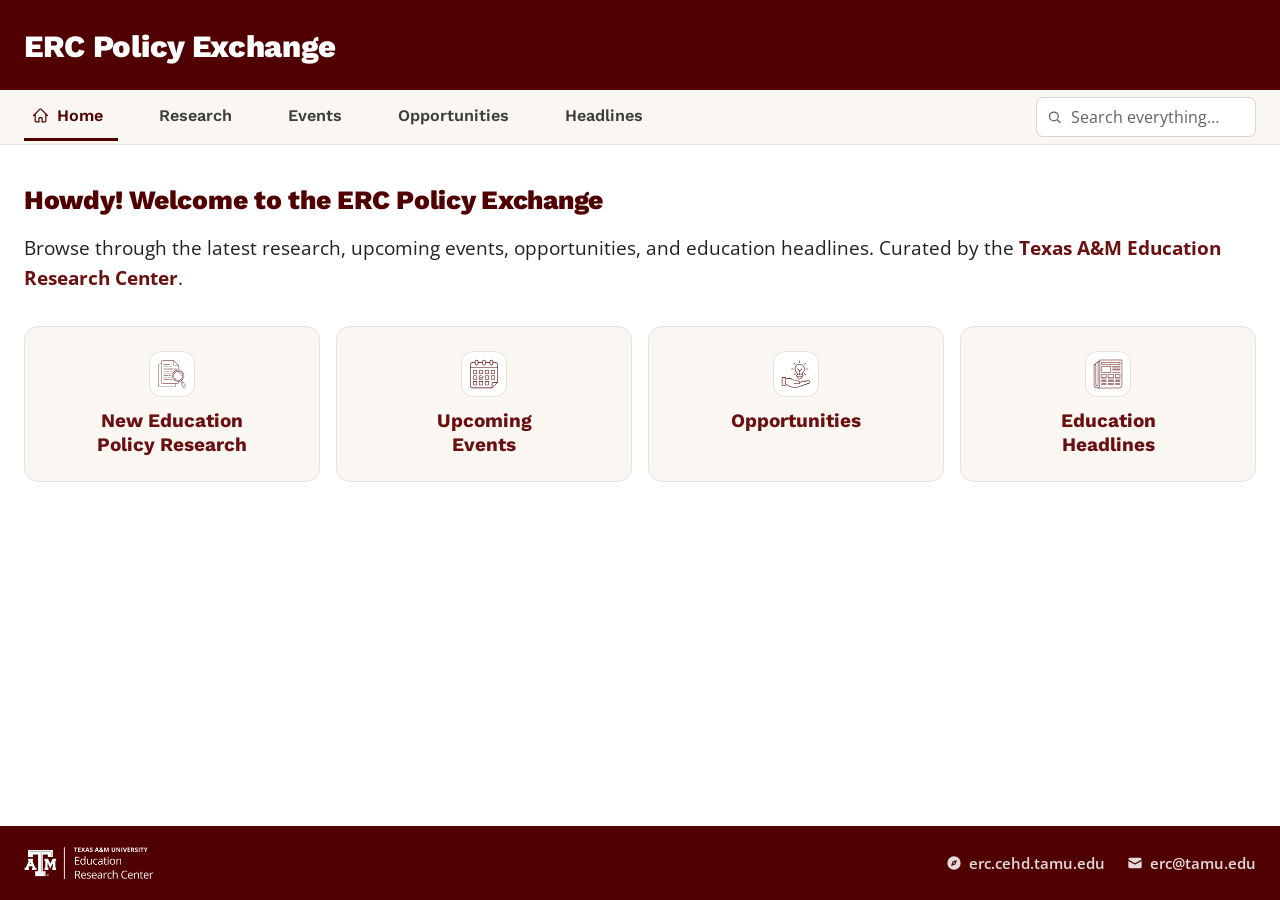
==== commit f4639858: "Freshness features: 15-row Show more paging, 60-day headline phase-out, Research Archive view, Updat" ====
--- a/index.html
+++ b/index.html
@@ -15,7 +15,7 @@
     rel="stylesheet"
   />
   <!-- ?v= busts stale browser/Pages caches — bump when shipping big changes. -->
-  <link rel="stylesheet" href="css/styles.css?v=45" />
+  <link rel="stylesheet" href="css/styles.css?v=46" />
 </head>
 <body>
   <a class="skip-link" href="#main">Skip to content</a>
@@ -106,6 +106,6 @@
   </footer>
 
   <script src="js/csv.js?v=2"></script>
-  <script src="js/app.js?v=46"></script>
+  <script src="js/app.js?v=48"></script>
 </body>
 </html>
--- a/css/styles.css
+++ b/css/styles.css
@@ -1090,4 +1090,41 @@
     transition: none !important;
     scroll-behavior: auto !important;
   }
-}+}
+/* "Show more" pagination: a quiet centered pill under the list, with a muted
+   running count beside it. Same pill language as the toolbar buttons. */
+.feed-more {
+  display: flex;
+  align-items: center;
+  justify-content: center;
+  gap: 12px;
+  padding: 14px 18px;
+  border-top: 1px solid var(--line-soft);
+}
+.feed-more__btn {
+  appearance: none;
+  font-family: inherit;
+  font-size: 0.85rem;
+  font-weight: 600;
+  color: var(--muted);
+  background: #fff;
+  border: 1px solid var(--line);
+  border-radius: 999px;
+  padding: 6px 20px;
+  cursor: pointer;
+  white-space: nowrap;
+}
+.feed-more__btn:hover {
+  border-color: var(--maroon);
+  color: var(--maroon);
+}
+.feed-more__count {
+  font-size: 0.8rem;
+  color: var(--faint);
+}
+
+/* Research's Archive toggle: rides at the end of the Quick Search pill row,
+   set off by a little extra gap so it reads as a view switch, not a filter. */
+.tbtn--archive {
+  margin-left: 14px;
+}
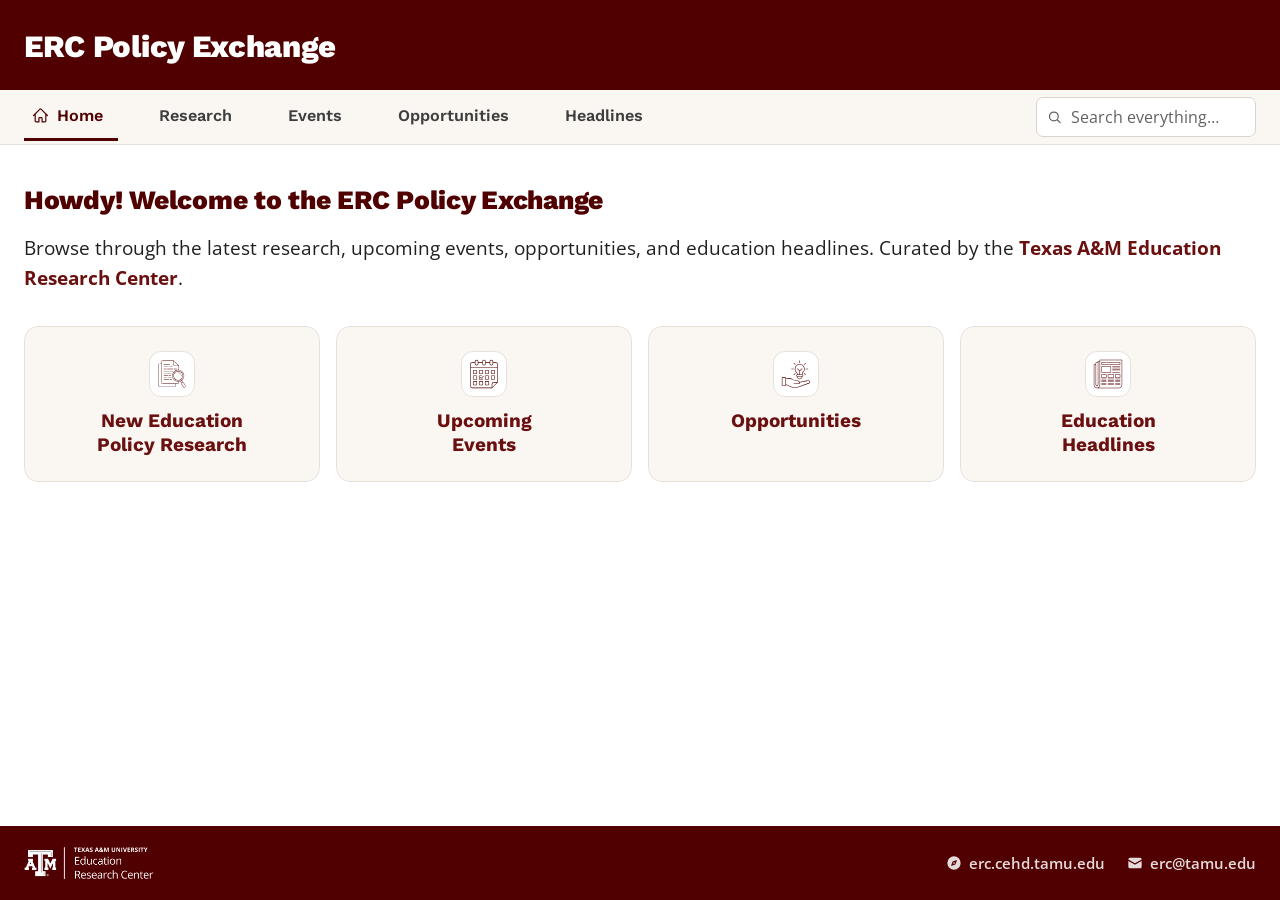
==== commit a3d0ddc2: "Show the feed-load error instead of a blank page; compute today in local time #1 boot()'s catch wrot" ====
--- a/index.html
+++ b/index.html
@@ -15,7 +15,7 @@
     rel="stylesheet"
   />
   <!-- ?v= busts stale browser/Pages caches — bump when shipping big changes. -->
-  <link rel="stylesheet" href="css/styles.css?v=46" />
+  <link rel="stylesheet" href="css/styles.css?v=47" />
 </head>
 <body>
   <a class="skip-link" href="#main">Skip to content</a>
@@ -106,6 +106,6 @@
   </footer>
 
   <script src="js/csv.js?v=2"></script>
-  <script src="js/app.js?v=48"></script>
+  <script src="js/app.js?v=49"></script>
 </body>
 </html>
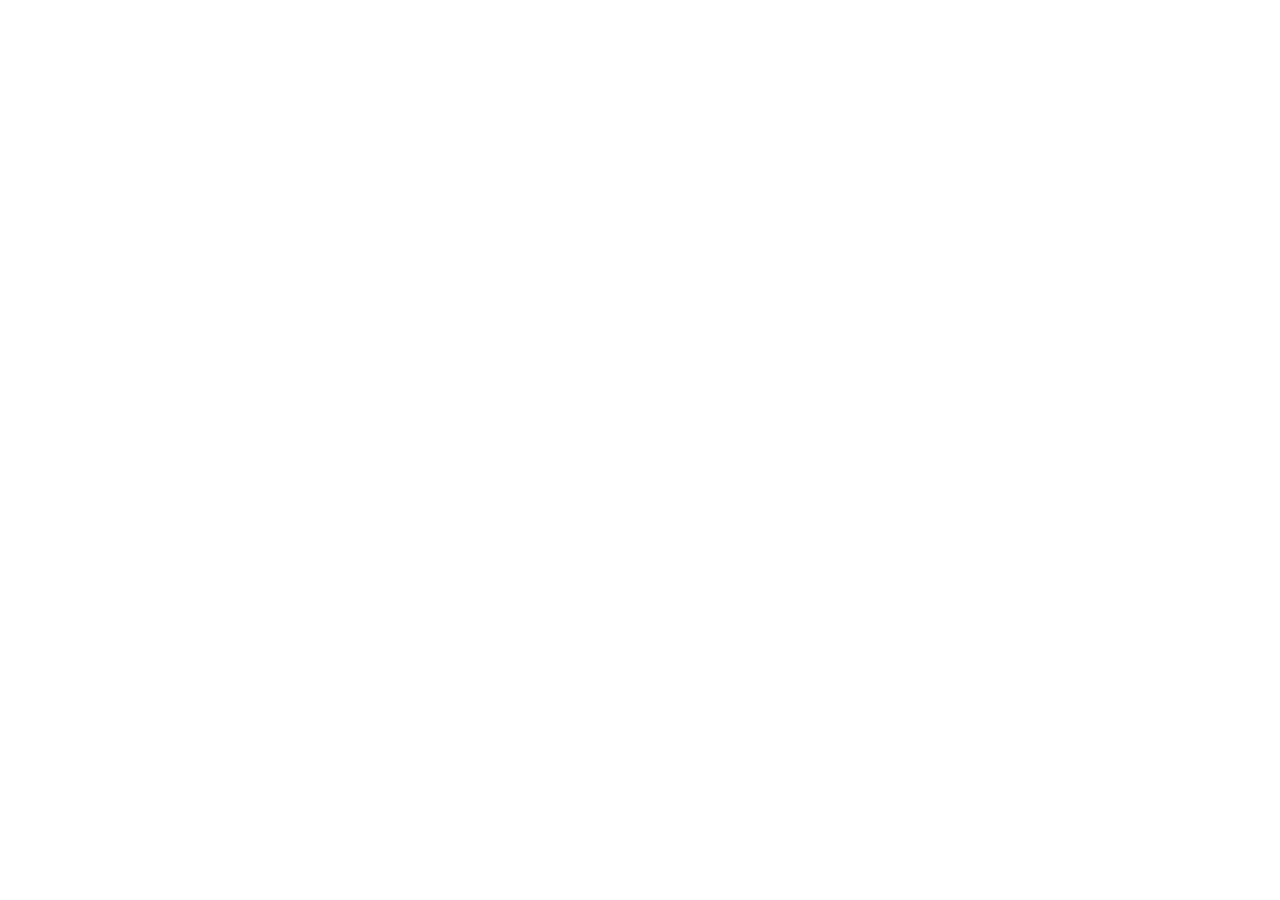
==== commit 3b6f9e98: "Forward the old Exchange link to its new home index.html and 404.html carry the path and query acros" ====
--- a/index.html
+++ b/index.html
@@ -4,108 +4,32 @@
   <meta charset="UTF-8" />
   <meta name="viewport" content="width=device-width, initial-scale=1.0" />
   <title>ERC Policy Exchange</title>
-  <meta
-    name="description"
-    content="Education Research Center — Policy Exchange: a filterable, spreadsheet-driven feed of education opportunities, new policy research, headlines, and upcoming events."
-  />
-  <link rel="preconnect" href="https://fonts.googleapis.com" />
-  <link rel="preconnect" href="https://fonts.gstatic.com" crossorigin />
-  <link
-    href="https://fonts.googleapis.com/css2?family=Open+Sans:wght@400;600;700&family=Work+Sans:wght@600;700;800&display=swap"
-    rel="stylesheet"
-  />
-  <!-- ?v= busts stale browser/Pages caches — bump when shipping big changes. -->
-  <link rel="stylesheet" href="css/styles.css?v=47" />
+  <link rel="canonical" href="https://erc-policy-exchange.vercel.app/" />
+  <meta name="robots" content="noindex" />
+  <meta http-equiv="refresh" content="0; url=https://erc-policy-exchange.vercel.app/" />
+  <style>
+    body { font-family: "Open Sans", system-ui, sans-serif; color: #202020; margin: 0;
+           display: grid; place-items: center; min-height: 100vh; padding: 24px; text-align: center; }
+    a { color: #4F001A; font-weight: 600; }
+  </style>
 </head>
 <body>
-  <a class="skip-link" href="#main">Skip to content</a>
-
-  <!-- Masthead: just the title (doubles as a Home link). The logo + contact
-       links live in the footer now. -->
-  <header class="site-header">
-    <div class="site-header__inner">
-      <h1 class="site-header__title">
-        <a href="?" aria-label="ERC Policy Exchange — home">ERC Policy Exchange</a>
-      </h1>
-    </div>
-  </header>
-
-  <!-- Top strip: on the landing it holds just the global search; inside a
-       section it also carries Home + the section links (built by app.js). -->
-  <nav class="topnav" aria-label="Sections">
-    <div class="topnav__in">
-      <button type="button" class="topnav__menu-btn" id="menu-btn" aria-expanded="false" aria-controls="topnav">
-        <svg viewBox="0 0 24 24" fill="none" stroke="currentColor" stroke-width="2" stroke-linecap="round" aria-hidden="true"><path d="M4 6h16M4 12h16M4 18h16"/></svg>
-        Menu
-      </button>
-      <div id="topnav" class="topnav__links"></div>
-      <div class="topnav__search">
-        <svg viewBox="0 0 24 24" fill="none" stroke="currentColor" stroke-width="2" stroke-linecap="round" stroke-linejoin="round" aria-hidden="true"><circle cx="11" cy="11" r="7"/><path d="m21 21-4.3-4.3"/></svg>
-        <input
-          type="search"
-          id="global-search"
-          placeholder="Search everything…"
-          aria-label="Search all sections"
-          autocomplete="off"
-        />
-      </div>
-    </div>
-  </nav>
-
-  <main id="main">
-    <!-- Landing page (home view): intro + section cards. -->
-    <section class="landing" id="landing" aria-label="Welcome" hidden>
-      <div class="intro">
-        <h2 class="intro__title">Howdy! Welcome to the ERC Policy Exchange</h2>
-        <p class="intro__text">
-          Browse through the latest research, upcoming events, opportunities,
-          and education headlines. Curated by the
-          <a href="https://erc.cehd.tamu.edu/" target="_blank" rel="noopener"><strong>Texas A&amp;M Education Research Center</strong></a>.
-        </p>
-      </div>
-      <div class="cards cards--4" id="landing-cards"></div>
-    </section>
-
-    <!-- Section view: title + blurb, filter toolbar, feed, then the count. -->
-    <div class="results" id="section" hidden>
-      <div class="section-head" id="section-head" hidden></div>
-      <div class="opp-toolbar" id="opp-toolbar" hidden></div>
-      <div class="news-list" id="news-list"></div>
-      <div class="results__meta">
-        <p class="results__count" id="news-count" aria-live="polite" role="status"></p>
-        <p class="results__updated" id="news-updated"></p>
-      </div>
-    </div>
-  </main>
-
-  <!-- Footer: the contact home (logo + website + email) on every screen size;
-       the mobile masthead stays clean because these live here. -->
-  <footer class="site-footer">
-    <div class="site-footer__inner">
-      <img
-        class="site-footer__logo"
-        src="assets/ERC_Horizontal_WhiteText_narrow.png"
-        alt="Education Research Center, Texas A&amp;M University"
-      />
-      <div class="site-footer__links">
-        <a class="site-footer__link" href="https://erc.cehd.tamu.edu/" target="_blank" rel="noopener">
-          <svg class="site-footer__icon" viewBox="0 0 24 24" fill="currentColor" aria-hidden="true" focusable="false">
-            <path d="M12 2a10 10 0 1 0 0 20 10 10 0 0 0 0-20zm4.5 5.5-2.4 6.6-6.6 2.4 2.4-6.6 6.6-2.4zM12 10.7a1.3 1.3 0 1 0 0 2.6 1.3 1.3 0 0 0 0-2.6z" />
-          </svg>
-          <span>erc.cehd.tamu.edu</span>
-        </a>
-        <a class="site-footer__link" href="mailto:erc@tamu.edu">
-          <svg class="site-footer__icon" viewBox="0 0 24 24" fill="currentColor" aria-hidden="true" focusable="false">
-            <path d="M2 6.5A2.5 2.5 0 0 1 4.5 4h15A2.5 2.5 0 0 1 22 6.5v.3l-10 5.7L2 6.8v-.3z" />
-            <path d="M22 8.9V17.5A2.5 2.5 0 0 1 19.5 20h-15A2.5 2.5 0 0 1 2 17.5V8.9l9.5 5.4a1 1 0 0 0 1 0L22 8.9z" />
-          </svg>
-          <span>erc@tamu.edu</span>
-        </a>
-      </div>
-    </div>
-  </footer>
-
-  <script src="js/csv.js?v=2"></script>
-  <script src="js/app.js?v=49"></script>
+  <!-- The Exchange moved. This page only forwards; the site itself is at the
+       address below. The path and query are carried across, so a link to a
+       section or to /share/ lands in the same place. -->
+  <p>The ERC Policy Exchange has moved to
+     <a id="to" href="https://erc-policy-exchange.vercel.app/">erc-policy-exchange.vercel.app</a>.</p>
+<script>
+(function () {
+  var BASE = 'https://erc-policy-exchange.vercel.app';
+  var PREFIX = '/erc-policy-exchange';
+  var path = location.pathname;
+  if (path.indexOf(PREFIX) === 0) path = path.slice(PREFIX.length);
+  if (path.charAt(0) !== '/') path = '/' + path;
+  var url = BASE + path + location.search + location.hash;
+  document.getElementById('to').href = url;
+  location.replace(url);
+})();
+</script>
 </body>
 </html>
